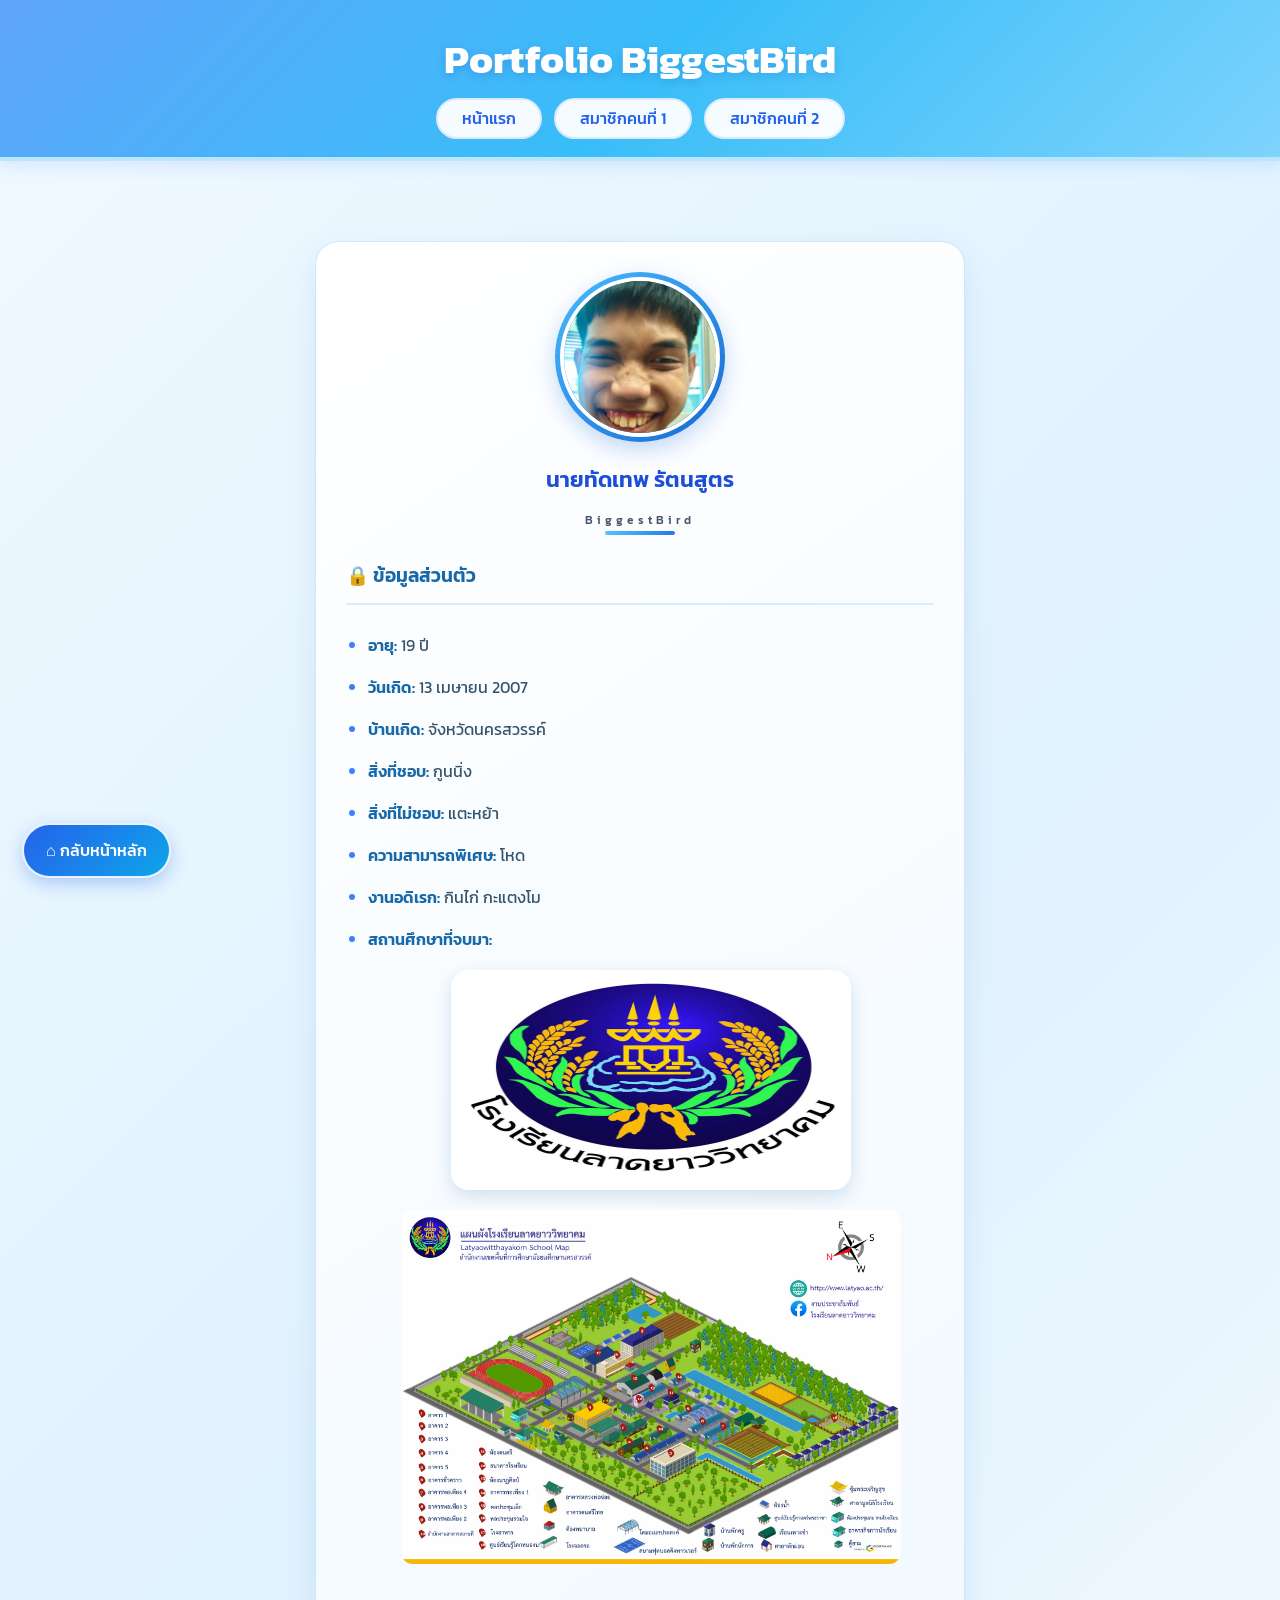
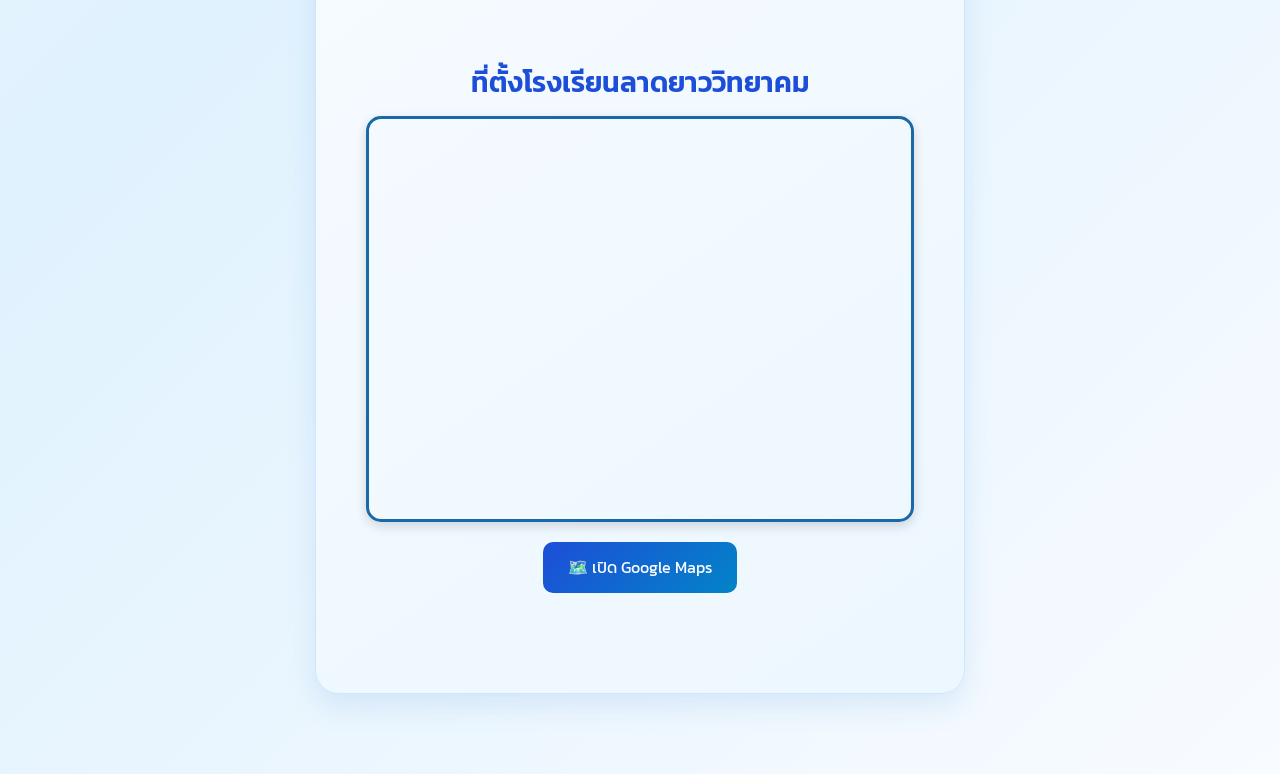
==== member1.html @ 40671e54 "Add files via upload" ====
<!DOCTYPE html>
<html lang="th">

<head>
    <meta charset="UTF-8">
    <meta name="viewport" content="width=device-width, initial-scale=1.0">
    <meta name="description" content="Portfolio ของ BiggestBird">

    <title>Portfolio | BiggestBird</title>

    <link rel="stylesheet" href="style.css">

    <!-- Google Fonts -->
    <link rel="preconnect" href="https://fonts.googleapis.com">
    <link rel="preconnect" href="https://fonts.gstatic.com" crossorigin>
    <link href="https://fonts.googleapis.com/css2?family=Kanit:wght@300;400;500;600;700;800&display=swap" rel="stylesheet">
</head>

<body>

    <!-- Header -->
    <header>
        <h1>Portfolio BiggestBird</h1>

        <nav class="navbar">
            <ul>
                <li><a href="index.html" class="active">หน้าแรก</a></li>
                <li><a href="member1.html">สมาชิกคนที่ 1</a></li>
                <li><a href="member2.html">สมาชิกคนที่ 2</a></li>
            </ul>
        </nav>
    </header>


    <!-- Main Content -->
    <main>

        <div class="portfolio-container">

            <div class="info-box">

                <!-- รูปโปรไฟล์ -->
                <div class="profile-image">
                    <img src="M2.jpg" alt="รูปโปรไฟล์ BiggestBird">
                </div>

                <!-- ชื่อและชื่อเล่น -->
                <h2 class="profile-name">นายทัดเทพ รัตนสูตร</h2>
                <p class="profile-subtitle">BiggestBird</p>

                <div class="profile-divider"></div>


                <!-- ข้อมูลส่วนตัว -->
                <h3>🔒 ข้อมูลส่วนตัว</h3>

                <ul>
                    <li><strong>อายุ:</strong> 19 ปี</li>

                    <li><strong>วันเกิด:</strong> 13 เมษายน 2007</li>

                    <li><strong>บ้านเกิด:</strong> จังหวัดนครสวรรค์</li>

                    <li><strong>สิ่งที่ชอบ:</strong> กูนนิ่ง</li>

                    <li><strong>สิ่งที่ไม่ชอบ:</strong> แตะหย้า</li>

                    <li><strong>ความสามารถพิเศษ:</strong> โหด</li>

                    <li><strong>งานอดิเรก:</strong> กินไก่ กะแตงโม</li>


                    <!-- สถานศึกษาที่จบมา -->
                    <li>
                        <strong>สถานศึกษาที่จบมา:</strong>

                        <!-- รูปโรงเรียน -->
                        <a href="https://latyao.ac.th/"
                           target="_blank"
                           rel="noopener noreferrer">

                            <img src="LatyaoWit.jpg"
                                 alt="โรงเรียนลาดยาววิทยาคม"
                                 class="school-img">

                        </a>

                        <!-- รูปเสริมของสถานศึกษา -->
                        <div class="school-map-image">

                            <img src="LatYaoWitMap.png"
                                 alt="ภาพเพิ่มเติมของโรงเรียนลาดยาววิทยาคม">

                        </div>

                    </li>

                </ul>


                <!-- Google Maps -->
                <section class="map-section">

                    <h2>ที่ตั้งโรงเรียนลาดยาววิทยาคม</h2>

                    <div class="map-container">

                        <iframe
                            src="https://www.google.com/maps?q=โรงเรียนลาดยาววิทยาคม&output=embed"
                            width="100%"
                            height="400"
                            style="border:0;"
                            allowfullscreen
                            loading="lazy"
                            referrerpolicy="no-referrer-when-downgrade">
                        </iframe>

                    </div>

                    <!-- ปุ่มเปิด Google Maps -->
                    <a href="https://www.google.com/maps/search/?api=1&query=โรงเรียนลาดยาววิทยาคม"
                       target="_blank"
                       rel="noopener noreferrer"
                       class="map-btn">

                        🗺️ เปิด Google Maps

                    </a>

                </section>

            </div>

        </div>

    </main>


    <!-- ปุ่มกลับหน้าหลัก -->
    <a href="index.html" class="home-btn">
        ⌂ กลับหน้าหลัก
    </a>

</body>
</html>
---- style.css ----
/* ==============================
   1. ตั้งค่าพื้นฐานของเว็บไซต์
============================== */

:root {
    /* สีหลัก */
    --primary-color: #2563eb;
    --secondary-color: #0ea5e9;
    --accent-color: #60a5fa;

    /* สีพื้นหลัง */
    --background-color: #f0f9ff;
    --card-background: #ffffff;

    /* สีข้อความ */
    --text-color: #334155;
    --heading-color: #1d4ed8;
    --muted-color: #64748b;
    --white-color: #ffffff;

    /* สีเส้นขอบ */
    --border-color: #dbeafe;

    /* เงา */
    --box-shadow: 0 10px 25px rgba(37, 99, 235, 0.08);

    /* มุมโค้ง */
    --border-radius: 24px;

    /* ฟอนต์ */
    --font-base: 'Kanit', sans-serif;
}

* {
    box-sizing: border-box;
    font-family: var(--font-base);
}

body {
    margin: 0;
    padding: 0;
    font-family: var(--font-base);
    color: var(--text-color);

    background: linear-gradient(
        135deg,
        #f0f9ff 0%,
        #e0f2fe 50%,
        #f8fbff 100%
    );

    min-height: 100vh;
    line-height: 1.7;
}

/* ==============================
   2. ส่วนหัวเว็บไซต์ (Header)
============================== */

header {
    text-align: center;
    padding: 25px 20px 18px;

    background: linear-gradient(
        135deg,
        #60a5fa,
        #38bdf8,
        #7dd3fc
    );

    color: #ffffff;
    border-bottom: 4px solid #bae6fd;
    box-shadow: 0 5px 15px rgba(59, 130, 246, 0.15);
}

header h1 {
    margin: 0 0 5px;
    font-size: 2.5rem;
    font-weight: 700;
    color: #ffffff;
    text-shadow: 0 3px 8px rgba(30, 64, 175, 0.2);
}

header p {
    margin: 0;
    font-size: 1rem;
    color: #eff6ff;
}

/* ==============================
   3. เมนูนำทาง (Navigation)
============================== */

nav ul {
    display: flex;
    justify-content: center;
    align-items: center;
    flex-wrap: wrap;
    gap: 12px;

    list-style: none;
    margin: 5px 0 0;
    padding: 0;
}

nav ul li a {
    display: inline-block;
    padding: 5px 24px;

    background: rgba(255, 255, 255, 0.95);
    color: #2563eb;

    text-decoration: none;
    font-weight: 500;

    border: 2px solid #dbeafe;
    border-radius: 50px;

    transition: all 0.3s ease;
}

nav ul li a:hover {
    background: #2563eb;
    color: #ffffff;
    border-color: #ffffff;
    transform: translateY(-3px);
}

/* ==============================
   4. เนื้อหาหลัก
============================== */

main {
    width: 100%;
    max-width: 1000px;
    margin: 45px auto;
    padding: 0 24px;
}

/* ==============================
   5. หัวข้อสมาชิก
============================== */

.team-section {
    text-align: center;
    margin-bottom: 45px;
}

.team-section > h2 {
    color: #1d4ed8;
    font-size: 1.7rem;
    margin: 0 0 30px;
    font-weight: 600;
}

.team-section > h2::after {
    content: "";
    display: block;
    width: 80px;
    height: 4px;
    margin: 12px auto 0;

    background: linear-gradient(
        90deg,
        #38bdf8,
        #2563eb
    );

    border-radius: 10px;
}

/* ==============================
   6. จัดเรียงการ์ดสมาชิก
============================== */

.member-grid,
.portfolio-container {
    display: flex;
    justify-content: center;
    align-items: center;
    flex-wrap: wrap;
    gap: 30px;
}

/* ==============================
   7. การ์ดสมาชิก
============================== */

.card {
    width: 280px;
    padding: 28px 22px;
    text-align: center;

    background: rgba(255, 255, 255, 0.95);

    border: 2px solid #dbeafe;
    border-radius: 24px;

    box-shadow: 0 10px 25px rgba(37, 99, 235, 0.08);

    transition:
        transform 0.3s ease,
        box-shadow 0.3s ease,
        border-color 0.3s ease;
}

.card:hover {
    transform: translateY(-8px);
    border-color: #60a5fa;
    box-shadow: 0 18px 35px rgba(37, 99, 235, 0.16);
}

/* รูปสมาชิก */

.card img {
    width: 150px;
    height: 150px;
    max-width: 100%;

    border-radius: 50%;
    border: 5px solid #dbeafe;

    object-fit: cover;
    margin-bottom: 12px;

    background: #eff6ff;
    box-shadow: 0 5px 15px rgba(59, 130, 246, 0.12);
}

/* ชื่อสมาชิก */

.card h2 {
    margin: 8px 0 12px;
    color: #1d4ed8;
    font-size: 1.3rem;
    font-weight: 600;
}

/* ข้อมูลสมาชิก */

.card p {
    margin: 7px 0;
    color: #64748b;
    font-size: 1rem;
}

/* ลิงก์ในชื่อสมาชิก */

.card h2 a {
    color: #1d4ed8;
    text-decoration: none;
}

.card h2 a:hover {
    color: #0284c7;
}

/* ==============================
   8. ปุ่มดูโปรไฟล์
============================== */

.profile-btn {
    display: inline-block;
    margin-top: 18px;
    padding: 10px 24px;

    color: #ffffff;

    background: linear-gradient(
        135deg,
        #3b82f6,
        #0ea5e9
    );

    text-decoration: none;
    font-weight: 500;

    border: none;
    border-radius: 50px;

    box-shadow: 0 5px 12px rgba(59, 130, 246, 0.2);
    transition: all 0.3s ease;
}

.profile-btn:hover {
    background: linear-gradient(
        135deg,
        #1d4ed8,
        #0284c7
    );

    box-shadow: 0 8px 18px rgba(37, 99, 235, 0.3);
    transform: translateY(-3px);
}

/* ==============================
   9. กล่องข้อมูลกลุ่ม
============================== */

.info-box {
    width: 100%;
    padding: 28px;
    margin: 35px 0;

    background: rgba(255, 255, 255, 0.85);

    border: 2px solid #bfdbfe;
    border-left: 6px solid #3b82f6;
    border-radius: 20px;

    box-shadow: 0 8px 22px rgba(37, 99, 235, 0.07);
}

.info-box h2 {
    margin-top: 0;
    color: #1d4ed8;
    font-size: 1.4rem;
    font-weight: 600;
}

.info-box p {
    margin-bottom: 0;
    color: #475569;
}

/* รายการในกล่องข้อมูล */

.info-box ul {
    padding-left: 25px;
    line-height: 2;
}

.info-box li::marker {
    color: #3b82f6;
}

/* ==============================
   10. รูปภาพโรงเรียน
============================== */

.school-img {
    max-width: 100%;
    height: auto;

    border: 3px solid #bfdbfe;
    border-radius: 18px;

    cursor: pointer;

    box-shadow: 0 8px 20px rgba(37, 99, 235, 0.1);

    transition:
        transform 0.3s ease,
        box-shadow 0.3s ease;
}

.school-img:hover {
    transform: scale(1.02);
    box-shadow: 0 12px 25px rgba(37, 99, 235, 0.18);
}

/* ==============================
   11. ปุ่มหน้าแรกซ้ายล่าง
============================== */

.home-btn {
    position: fixed;
    left: 22px;
    bottom: 22px;
    z-index: 1000;

    display: inline-flex;
    align-items: center;
    justify-content: center;
    gap: 8px;

    padding: 12px 22px;

    background: linear-gradient(
        135deg,
        #2563eb,
        #0ea5e9
    );

    color: #ffffff;
    text-decoration: none;
    font-size: 1rem;
    font-weight: 500;

    border: 2px solid rgba(255, 255, 255, 0.9);
    border-radius: 50px;

    box-shadow: 0 6px 18px rgba(37, 99, 235, 0.3);

    transition: all 0.3s ease;
}

.home-btn:hover {
    background: linear-gradient(
        135deg,
        #1d4ed8,
        #0284c7
    );

    transform: translateY(-4px);
    box-shadow: 0 10px 22px rgba(37, 99, 235, 0.35);
}

/* ==============================
   12. ส่วนท้ายเว็บไซต์
============================== */

footer {
    text-align: center;
    padding: 28px 20px;
    margin-top: 70px;

    background: #dbeafe;
    border-top: 4px solid #93c5fd;

    color: #1e40af;
    font-weight: 500;
}

footer p {
    margin: 0;
}

footer a {
    color: #1d4ed8;
    text-decoration: none;
}

footer a:hover {
    color: #0284c7;
    text-decoration: underline;
}

/* ==============================
   13. รองรับโทรศัพท์และแท็บเล็ต
============================== */

@media (max-width: 768px) {

    header {
        padding: 40px 18px 30px;
    }

    header h1 {
        font-size: 1.7rem;
    }

    main {
        margin: 30px auto;
        padding: 0 16px;
    }

    .member-grid,
    .portfolio-container {
        gap: 22px;
    }

    .card {
        width: 100%;
        max-width: 320px;
    }

    .info-box {
        padding: 22px;
    }

    .team-section > h2 {
        font-size: 1.5rem;
    }

    footer {
        margin-top: 50px;
        padding-bottom: 75px;
    }

    .home-btn {
        left: 15px;
        bottom: 15px;
        padding: 11px 18px;
    }
}

/* ==============================
   14. ลดเอฟเฟกต์สำหรับผู้ใช้ที่ต้องการ
============================== */

@media (prefers-reduced-motion: reduce) {

    *,
    *::before,
    *::after {
        transition: none !important;
        animation: none !important;
        scroll-behavior: auto !important;
    }
}

/* ==============================
   15. กล่องข้อมูลสมาชิก
============================== */

.info-box {
    max-width: 650px;
    margin: 35px auto;
    padding: 30px;

    background: linear-gradient(
        145deg,
        #ffffff,
        #edf7ff
    );

    border: 1px solid #cce7ff;
    border-radius: 24px;

    box-shadow: 0 12px 30px rgba(40, 120, 200, 0.13);

    overflow: hidden;
}

/* ==============================
   16. รูปโปรไฟล์
============================== */

.profile-image {
    width: 170px;
    height: 170px;
    margin: 0 auto 18px;
    padding: 5px;

    border-radius: 50%;

    background: linear-gradient(
        135deg,
        #48baff,
        #1769d2
    );

    box-shadow: 0 8px 22px rgba(23, 105, 210, 0.25);

    transition:
        transform 0.3s ease,
        box-shadow 0.3s ease;
}

.profile-image img {
    width: 100%;
    height: 100%;
    display: block;

    object-fit: cover;
    object-position: center;

    border: 4px solid white;
    border-radius: 50%;

    box-sizing: border-box;
}

.profile-image:hover {
    transform: scale(1.05);
    box-shadow: 0 12px 28px rgba(23, 105, 210, 0.35);
}

/* ==============================
   17. ชื่อโปรไฟล์
============================== */

.profile-name {
    text-align: center;
    color: #1769aa;
    margin: 10px 0 5px;
    font-size: 28px;
    font-weight: 600;
}

.profile-subtitle {
    text-align: center;
    color: #6a9bc5;
    letter-spacing: 4px;
    font-size: 12px;
    font-weight: 500;
    margin-bottom: 20px;
}

/* ==============================
   18. เส้นคั่น
============================== */

.profile-divider {
    width: 70px;
    height: 4px;
    margin: 0 auto 25px;

    border-radius: 10px;

    background: linear-gradient(
        90deg,
        #55c4ff,
        #2878e5
    );
}

/* ==============================
   19. หัวข้อข้อมูล
============================== */

.info-box h3 {
    color: #1769aa;
    margin-top: 0;
    padding-bottom: 12px;
    border-bottom: 2px solid #d8edff;
    font-weight: 600;
}

/* ==============================
   20. รายการข้อมูล
============================== */

.info-box ul {
    padding-left: 22px;
    line-height: 2;
}

.info-box li {
    padding: 5px 0;
    color: #34536d;
}

.info-box li strong {
    color: #1769aa;
    font-weight: 600;
}

/* ==============================
   21. รูปโรงเรียนในหน้าโปรไฟล์
============================== */

.school-img {
    display: block;
    width: 100%;
    max-width: 400px;
    height: 220px;

    object-fit: fill;
    object-position: center;

    margin: 15px auto;

    border: 4px solid white;
    border-radius: 18px;

    box-shadow: 0 6px 18px rgba(30, 100, 160, 0.18);

    transition:
        transform 0.3s ease,
        box-shadow 0.3s ease;
}

.school-img:hover {
    transform: translateY(-4px);
    box-shadow: 0 12px 24px rgba(30, 100, 160, 0.25);
}

/* ==============================
   22. แสดงผลบนมือถือ
============================== */

@media (max-width: 600px) {

    .info-box {
        margin: 20px 12px;
        padding: 22px;
    }

    .profile-image {
        width: 145px;
        height: 145px;
    }

    .profile-name {
        font-size: 23px;
    }

    .school-img {
        height: 180px;
    }
}

/* Google Maps Section */
.map-section {
    text-align: center;
    padding: 40px 20px;
    margin: 30px auto;
    max-width: 1000px;
}

.map-section h2 {
    font-size: 28px;
    margin-bottom: 10px;
}

.map-section p {
    margin-bottom: 20px;
}

.map-container {
    width: 100%;
    overflow: hidden;
    border-radius: 15px;
    border: 3px solid #1769aa;
    box-shadow: 0 4px 12px rgba(0,0,0,0.15);
}

.map-container iframe {
    display: block;
    width: 100%;
    border: none;
}

.map-btn {
    display: inline-block;
    margin-top: 20px;
    padding: 12px 25px;
    background: linear-gradient(
        135deg,
        #1d4ed8,
        #0284c7
    );
    color: white;
    text-decoration: none;
    border-radius: 10px;
    transition: 0.3s;
}

.map-btn:hover {
    background: linear-gradient(
        135deg,
        #1d4ed8,
        #0284c7
    );
    transform: translateY(-3px);
}
.school-map-image {
    display: flex;
    justify-content: center;
    align-items: center;
    width: 100%;
    margin: 20px auto;
}

.school-map-image img {
    display: block;
    max-width: 100%;
    width: 500px;
    height: auto;
    border-radius: 12px;
    object-fit: contain;
}
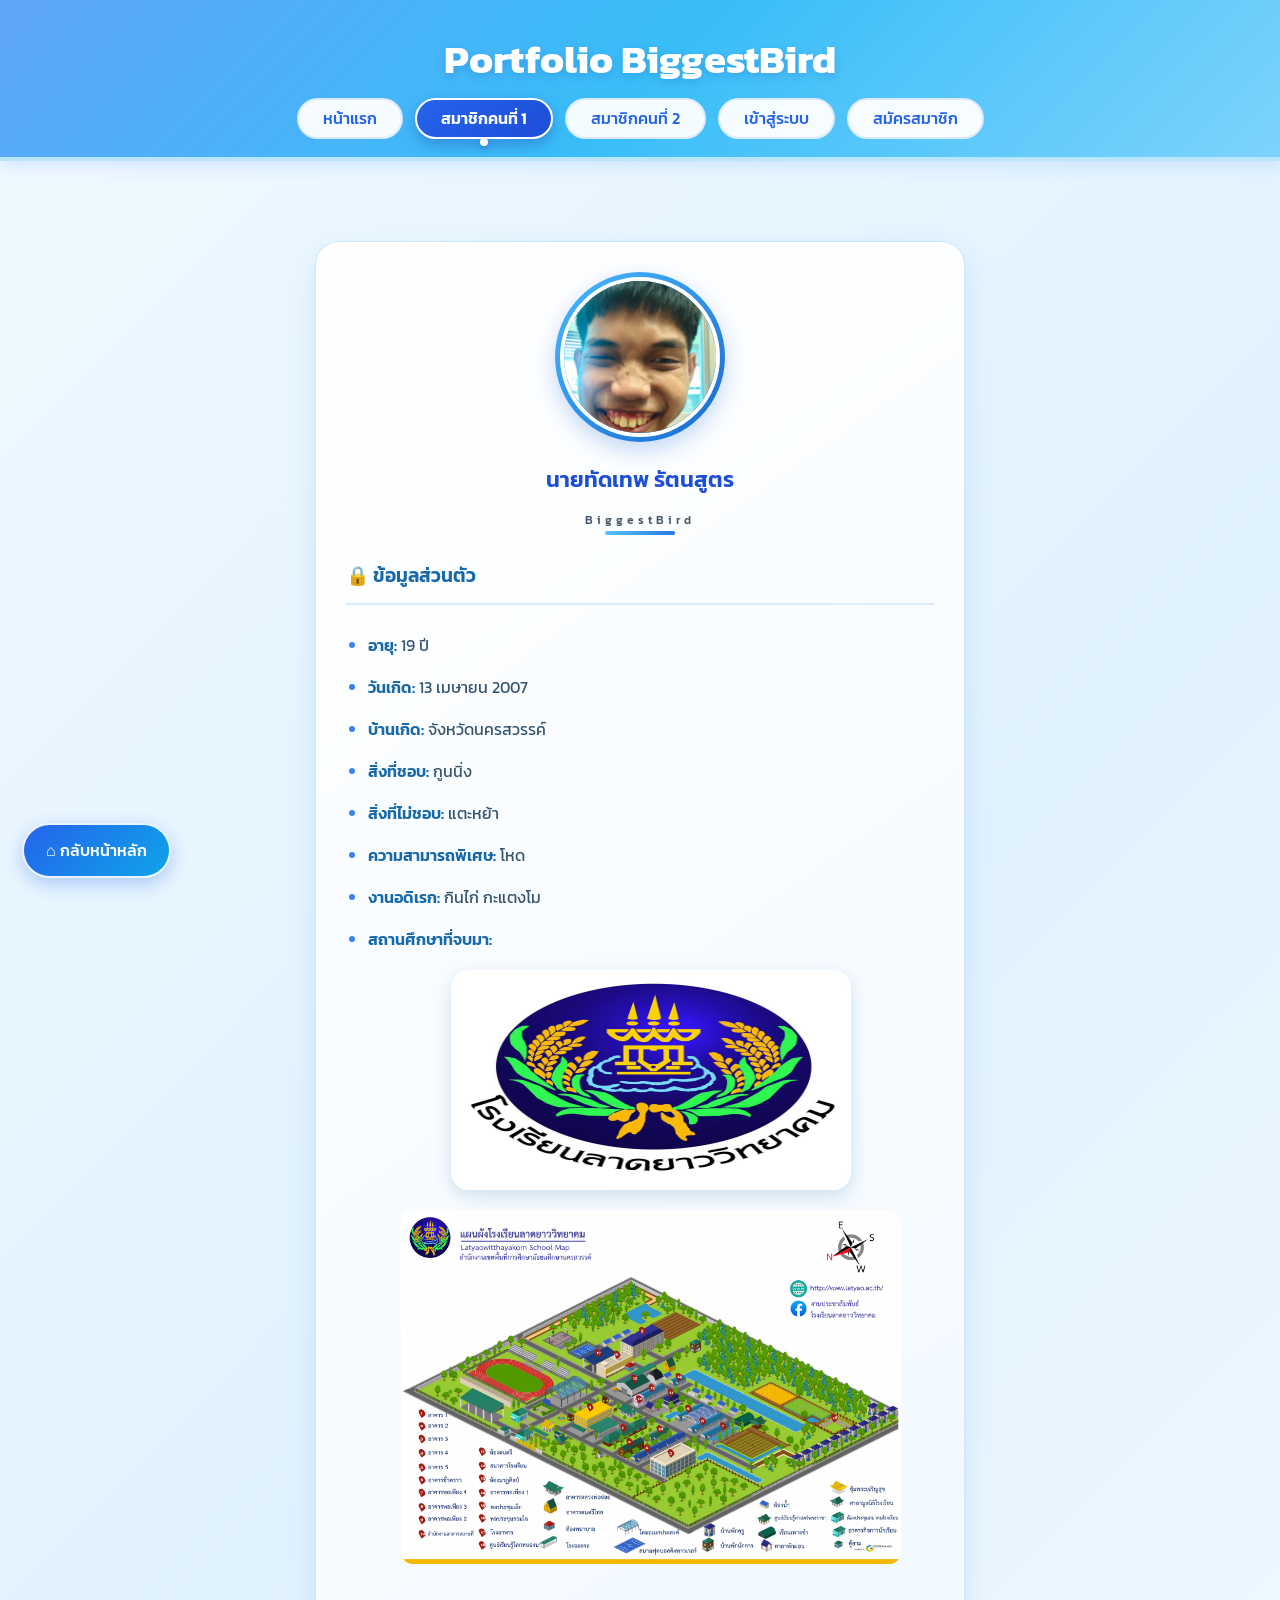
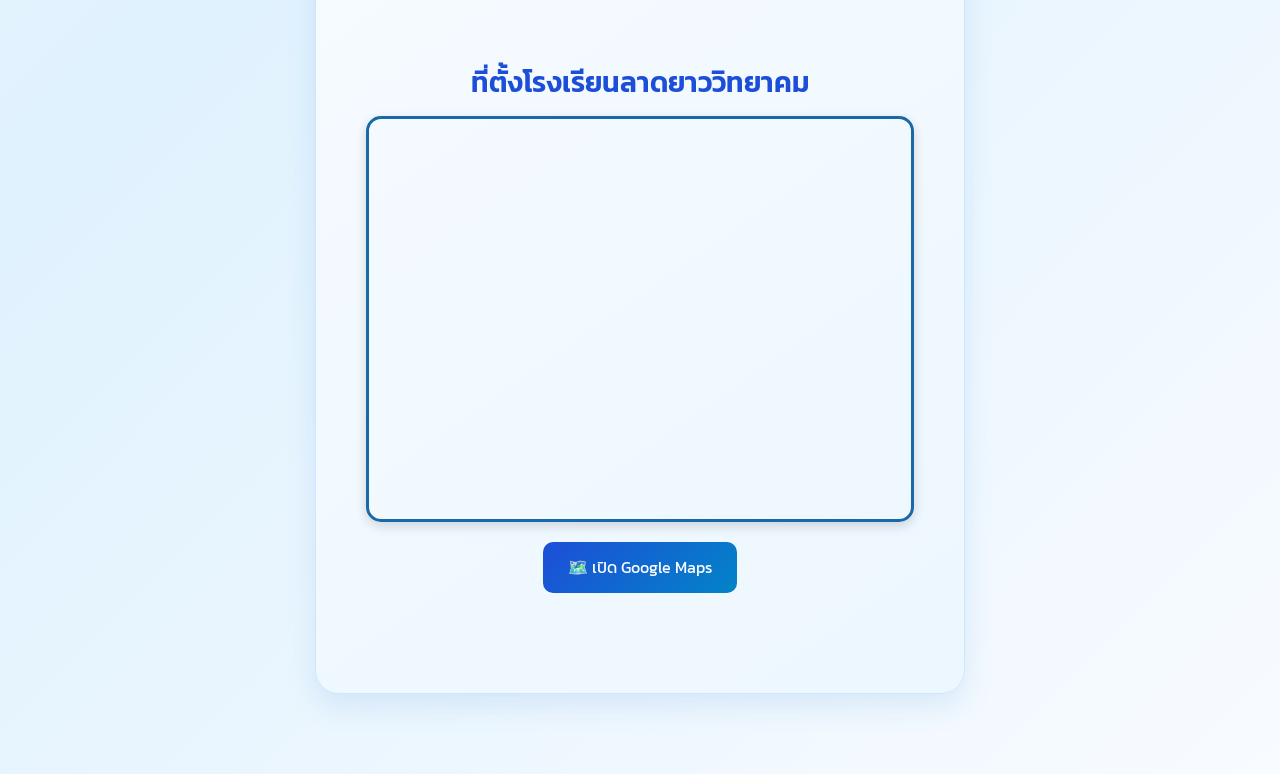
==== commit a3485d21: "Add files via upload" ====
--- a/member1.html
+++ b/member1.html
@@ -25,9 +25,11 @@
 
         <nav class="navbar">
             <ul>
-                <li><a href="index.html" class="active">หน้าแรก</a></li>
-                <li><a href="member1.html">สมาชิกคนที่ 1</a></li>
+                <li><a href="index.html">หน้าแรก</a></li>
+                <li><a href="member1.html" class="active" aria-current="page">สมาชิกคนที่ 1</a></li>
                 <li><a href="member2.html">สมาชิกคนที่ 2</a></li>
+                <li><a href="login.html">เข้าสู่ระบบ</a></li>
+                <li><a href="register.html">สมัครสมาชิก</a></li>
             </ul>
         </nav>
     </header>
--- a/style.css
+++ b/style.css
@@ -763,3 +763,260 @@
     border-radius: 12px;
     object-fit: contain;
 }
+
+.auth-page {
+    position: relative;
+    overflow-x: hidden;
+}
+
+/* ลูกบอลลอยพื้นหลัง */
+.bubble {
+    position: fixed;
+    border-radius: 50%;
+    background: linear-gradient(135deg, rgba(96,165,250,.35), rgba(56,189,248,.2));
+    filter: blur(2px);
+    z-index: 0;
+    pointer-events: none;
+    animation: floaty 9s ease-in-out infinite;
+}
+.bubble.b1 { width: 180px; height: 180px; top: 18%; left: 6%; }
+.bubble.b2 { width: 110px; height: 110px; top: 62%; left: 14%; animation-delay: -3s; }
+.bubble.b3 { width: 240px; height: 240px; bottom: 6%; right: 5%; animation-delay: -5s; }
+.bubble.b4 { width: 90px;  height: 90px;  top: 24%; right: 16%; animation-delay: -1s; }
+
+@keyframes floaty {
+    0%, 100% { transform: translateY(0) scale(1); }
+    50%      { transform: translateY(-28px) scale(1.06); }
+}
+
+.auth-page main {
+    position: relative;
+    z-index: 1;
+}
+
+.auth-card {
+    position: relative;
+    width: 100%;
+    max-width: 460px;
+    margin: 30px auto 0;
+    padding: 56px 34px 32px;
+
+    background: rgba(255, 255, 255, 0.92);
+    backdrop-filter: blur(8px);
+    border: 2px solid #dbeafe;
+    border-radius: 28px;
+    box-shadow: 0 20px 45px rgba(37, 99, 235, 0.15);
+
+    animation: fadeUp 0.6s ease both;
+}
+
+.auth-card.wide { max-width: 640px; }
+
+@keyframes fadeUp {
+    from { opacity: 0; transform: translateY(30px); }
+    to   { opacity: 1; transform: translateY(0); }
+}
+
+/* วงกลมไอคอนด้านบนการ์ด */
+.auth-icon {
+    position: absolute;
+    top: -38px;
+    left: 50%;
+    transform: translateX(-50%);
+
+    width: 76px;
+    height: 76px;
+    display: flex;
+    align-items: center;
+    justify-content: center;
+
+    font-size: 2rem;
+    background: linear-gradient(135deg, #2563eb, #38bdf8);
+    border: 5px solid #ffffff;
+    border-radius: 50%;
+    box-shadow: 0 10px 22px rgba(37, 99, 235, 0.35);
+}
+
+.auth-card h2 {
+    margin: 0 0 4px;
+    text-align: center;
+    color: #1d4ed8;
+    font-size: 1.8rem;
+    font-weight: 700;
+}
+
+.auth-subtitle {
+    margin: 0 0 26px;
+    text-align: center;
+    color: #64748b;
+    font-size: 0.95rem;
+}
+
+/* จัดช่องกรอกเป็น 2 คอลัมน์ (หน้า register) */
+.form-grid {
+    display: grid;
+    grid-template-columns: 1fr 1fr;
+    gap: 0 18px;
+}
+.form-grid .full { grid-column: 1 / -1; }
+
+.form-group { margin-bottom: 18px; }
+
+.form-group label {
+    display: block;
+    margin-bottom: 6px;
+    color: #334155;
+    font-weight: 500;
+    font-size: 0.95rem;
+}
+
+.input-wrap { position: relative; }
+
+.input-wrap .icon {
+    position: absolute;
+    top: 50%;
+    left: 15px;
+    transform: translateY(-50%);
+    font-size: 1.05rem;
+    pointer-events: none;
+    opacity: 0.8;
+}
+
+.input-wrap input {
+    width: 100%;
+    padding: 12px 16px 12px 46px;
+
+    font-size: 1rem;
+    color: #334155;
+    background: #f8fbff;
+
+    border: 2px solid #dbeafe;
+    border-radius: 14px;
+    outline: none;
+
+    transition: border-color .3s ease, box-shadow .3s ease, background .3s ease;
+}
+
+.input-wrap input::placeholder { color: #a3b3c7; }
+
+.input-wrap input:focus {
+    background: #ffffff;
+    border-color: #60a5fa;
+    box-shadow: 0 0 0 4px rgba(96, 165, 250, 0.22);
+}
+
+/* ปุ่มแสดง/ซ่อนรหัสผ่าน */
+.toggle-pass {
+    position: absolute;
+    top: 50%;
+    right: 12px;
+    transform: translateY(-50%);
+
+    padding: 4px 6px;
+    font-size: 1.05rem;
+    line-height: 1;
+    cursor: pointer;
+
+    background: none;
+    border: none;
+    opacity: 0.7;
+    transition: opacity .2s ease;
+}
+.toggle-pass:hover { opacity: 1; }
+.input-wrap.has-toggle input { padding-right: 48px; }
+
+.form-buttons {
+    display: flex;
+    gap: 12px;
+    margin-top: 28px;
+}
+
+.btn {
+    flex: 1;
+    padding: 12px 20px;
+
+    font-size: 1.05rem;
+    font-weight: 500;
+    cursor: pointer;
+
+    border: 2px solid transparent;
+    border-radius: 50px;
+    transition: all .3s ease;
+}
+
+.btn:hover  { transform: translateY(-3px); }
+.btn:active { transform: translateY(0); }
+
+.btn-confirm {
+    background: linear-gradient(135deg, #2563eb, #38bdf8);
+    color: #ffffff;
+    box-shadow: 0 8px 18px rgba(37, 99, 235, 0.28);
+}
+.btn-confirm:hover { box-shadow: 0 12px 24px rgba(37, 99, 235, 0.4); }
+
+.btn-cancel {
+    background: #ffffff;
+    color: #64748b;
+    border-color: #dbeafe;
+}
+.btn-cancel:hover {
+    background: #f1f5f9;
+    border-color: #94a3b8;
+    color: #334155;
+}
+
+.auth-link {
+    margin: 24px 0 0;
+    padding-top: 18px;
+    text-align: center;
+    color: #64748b;
+    border-top: 1px dashed #dbeafe;
+}
+.auth-link a {
+    color: #2563eb;
+    font-weight: 600;
+    text-decoration: none;
+}
+.auth-link a:hover { text-decoration: underline; }
+
+@media (max-width: 600px) {
+    .auth-card, .auth-card.wide { padding: 56px 22px 26px; }
+    .form-grid { grid-template-columns: 1fr; }
+}
+
+/* ==============================
+   ปุ่มเมนูของหน้าปัจจุบัน
+============================== */
+
+nav ul li a.active,
+nav ul li a[aria-current="page"] {
+    position: relative;
+    background: linear-gradient(135deg, #2563eb, #1d4ed8);
+    color: #ffffff;
+    border-color: #ffffff;
+    font-weight: 600;
+    box-shadow: 0 6px 14px rgba(30, 64, 175, 0.35);
+    cursor: default;
+}
+
+/* จุดเล็ก ๆ ใต้ปุ่ม */
+nav ul li a.active::after,
+nav ul li a[aria-current="page"]::after {
+    content: "";
+    position: absolute;
+    left: 50%;
+    bottom: -9px;
+    width: 8px;
+    height: 8px;
+    transform: translateX(-50%);
+    background: #ffffff;
+    border-radius: 50%;
+    box-shadow: 0 2px 6px rgba(30, 64, 175, 0.4);
+}
+
+/* ปุ่มของหน้าปัจจุบันไม่ต้องลอยตอน hover */
+nav ul li a.active:hover,
+nav ul li a[aria-current="page"]:hover {
+    background: linear-gradient(135deg, #2563eb, #1d4ed8);
+    transform: none;
+}
